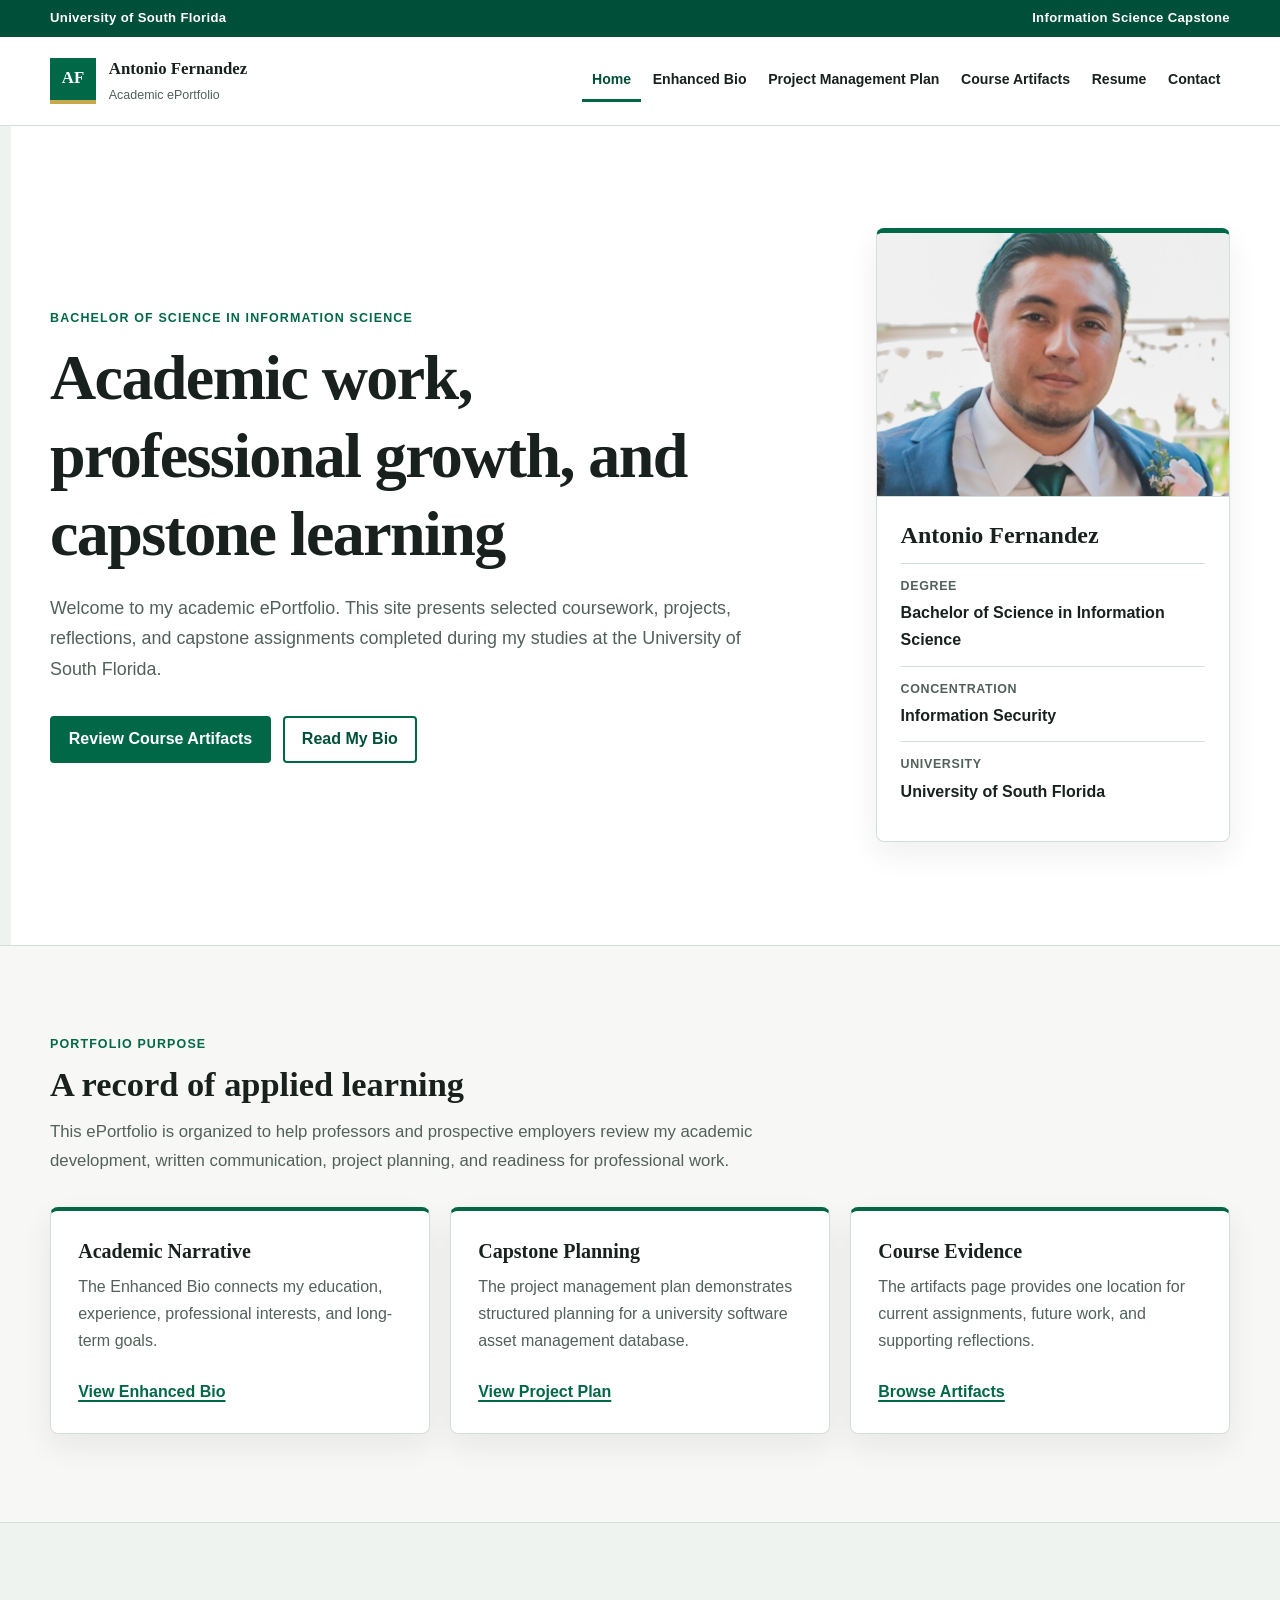
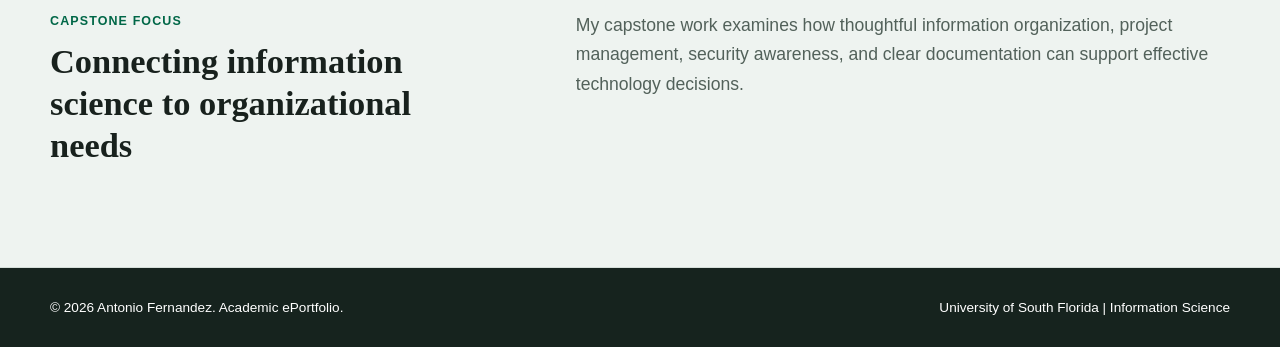
==== index.html @ 4d8b1e85 "Replace known portfolio placeholders" ====
<!DOCTYPE html>
<html lang="en">
<head>
    <meta charset="UTF-8">
    <meta name="viewport" content="width=device-width, initial-scale=1.0">
    <meta name="description" content="Antonio Fernandez's University of South Florida Information Science capstone ePortfolio.">
    <title>Antonio Fernandez | USF Capstone ePortfolio</title>
    <link rel="stylesheet" href="styles.css">
    <script src="script.js" defer></script>
</head>
<body>
    <a class="skip-link" href="#main-content">Skip to main content</a>

    <header class="site-header">
        <div class="utility-bar">
            <div class="container utility-inner">
                <span>University of South Florida</span>
                <span>Information Science Capstone</span>
            </div>
        </div>

        <div class="container header-main">
            <a class="site-brand" href="index.html" aria-label="Antonio Fernandez ePortfolio home">
                <span class="brand-mark" aria-hidden="true">AF</span>
                <span>
                    <strong>Antonio Fernandez</strong>
                    <small>Academic ePortfolio</small>
                </span>
            </a>

            <button class="menu-toggle" type="button" aria-expanded="false" aria-controls="primary-navigation">
                <span class="menu-icon" aria-hidden="true"></span>
                <span>Menu</span>
            </button>

            <nav id="primary-navigation" class="primary-nav" aria-label="Primary navigation">
                <a href="index.html" aria-current="page">Home</a>
                <a href="enhanced-bio.html">Enhanced Bio</a>
                <a href="project-management-plan.html">Project Management Plan</a>
                <a href="artifacts.html">Course Artifacts</a>
                <a href="resume.html">Resume</a>
                <a href="contact.html">Contact</a>
            </nav>
        </div>
    </header>

    <main id="main-content">
        <section class="hero-section">
            <div class="container hero-grid">
                <div class="hero-copy">
                    <p class="eyebrow">Bachelor of Science in Information Science</p>
                    <h1>Academic work, professional growth, and capstone learning</h1>
                    <p class="hero-intro">Welcome to my academic ePortfolio. This site presents selected coursework, projects, reflections, and capstone assignments completed during my studies at the University of South Florida.</p>
                    <div class="hero-actions">
                        <a class="button button-primary" href="artifacts.html">Review Course Artifacts</a>
                        <a class="button button-secondary" href="enhanced-bio.html">Read My Bio</a>
                    </div>
                </div>

                <aside class="profile-card" aria-label="Student profile">
                    <img class="headshot-photo" src="images/profilepicture.jpg" alt="Professional headshot of Antonio Fernandez">
                    <div class="profile-details">
                        <h2>Antonio Fernandez</h2>
                        <dl>
                            <div>
                                <dt>Degree</dt>
                                <dd>Bachelor of Science in Information Science</dd>
                            </div>
                            <div>
                                <dt>Concentration</dt>
                                <dd>Information Security</dd>
                            </div>
                            <div>
                                <dt>University</dt>
                                <dd>University of South Florida</dd>
                            </div>
                        </dl>
                    </div>
                </aside>
            </div>
        </section>

        <section class="section">
            <div class="container">
                <div class="section-heading">
                    <p class="eyebrow">Portfolio Purpose</p>
                    <h2>A record of applied learning</h2>
                    <p>This ePortfolio is organized to help professors and prospective employers review my academic development, written communication, project planning, and readiness for professional work.</p>
                </div>

                <div class="feature-grid">
                    <article class="feature-card">
                        <h3>Academic Narrative</h3>
                        <p>The Enhanced Bio connects my education, experience, professional interests, and long-term goals.</p>
                        <a class="text-link" href="enhanced-bio.html">View Enhanced Bio</a>
                    </article>
                    <article class="feature-card">
                        <h3>Capstone Planning</h3>
                        <p>The project management plan demonstrates structured planning for a university software asset management database.</p>
                        <a class="text-link" href="project-management-plan.html">View Project Plan</a>
                    </article>
                    <article class="feature-card">
                        <h3>Course Evidence</h3>
                        <p>The artifacts page provides one location for current assignments, future work, and supporting reflections.</p>
                        <a class="text-link" href="artifacts.html">Browse Artifacts</a>
                    </article>
                </div>
            </div>
        </section>

        <section class="section section-tinted">
            <div class="container split-callout">
                <div>
                    <p class="eyebrow">Capstone Focus</p>
                    <h2>Connecting information science to organizational needs</h2>
                </div>
                <p>My capstone work examines how thoughtful information organization, project management, security awareness, and clear documentation can support effective technology decisions.</p>
            </div>
        </section>
    </main>

    <footer class="site-footer">
        <div class="container footer-inner">
            <p>&copy; <span data-current-year>2026</span> Antonio Fernandez. Academic ePortfolio.</p>
            <p>University of South Florida | Information Science</p>
        </div>
    </footer>
</body>
</html>
---- styles.css ----
:root {
    color-scheme: light;
    --background: #f7f8f6;
    --surface: #ffffff;
    --surface-muted: #eef3f0;
    --text: #18211d;
    --text-muted: #52615a;
    --border: #d5ded9;
    --border-strong: #aab9b1;
    --green: #006747;
    --green-dark: #004f38;
    --green-soft: #dcebe5;
    --gold: #c7a84b;
    --focus: #8a5a00;
    --max-width: 1180px;
    --reading-width: 760px;
    --radius: 8px;
    --shadow: 0 12px 30px rgba(24, 33, 29, 0.07);
}

* {
    box-sizing: border-box;
}

html {
    font-size: 100%;
}

body {
    margin: 0;
    background: var(--background);
    color: var(--text);
    font-family: Arial, Helvetica, sans-serif;
    font-size: 1rem;
    line-height: 1.7;
}

img {
    display: block;
    max-width: 100%;
}

a {
    color: var(--green);
    text-decoration-thickness: 2px;
    text-underline-offset: 3px;
}

a:hover {
    color: var(--green-dark);
}

a:focus-visible,
button:focus-visible {
    outline: 3px solid var(--focus);
    outline-offset: 3px;
}

button,
input,
textarea,
select {
    font: inherit;
}

h1,
h2,
h3 {
    color: var(--text);
    font-family: Georgia, "Times New Roman", serif;
    line-height: 1.22;
    margin-top: 0;
}

h1 {
    font-size: clamp(2.25rem, 5vw, 4rem);
    letter-spacing: -0.025em;
    margin-bottom: 1.25rem;
}

h2 {
    font-size: clamp(1.5rem, 3vw, 2.15rem);
    margin-bottom: 0.75rem;
}

h3 {
    font-size: 1.25rem;
    margin-bottom: 0.6rem;
}

p {
    margin-top: 0;
}

.container {
    width: min(var(--max-width), calc(100% - 2rem));
    margin-inline: auto;
}

.narrow {
    max-width: 900px;
}

.skip-link {
    position: absolute;
    top: 0.75rem;
    left: 0.75rem;
    z-index: 100;
    padding: 0.7rem 1rem;
    background: var(--text);
    color: #ffffff;
    border-radius: 4px;
    transform: translateY(-150%);
}

.skip-link:focus {
    transform: none;
    color: #ffffff;
}

.site-header {
    background: var(--surface);
    border-bottom: 1px solid var(--border);
}

.utility-bar {
    background: var(--green-dark);
    color: #ffffff;
    font-size: 0.82rem;
    font-weight: 700;
    letter-spacing: 0.025em;
}

.utility-inner {
    display: flex;
    justify-content: space-between;
    gap: 1rem;
    padding-block: 0.45rem;
}

.header-main {
    display: flex;
    align-items: center;
    justify-content: space-between;
    min-height: 88px;
    gap: 2rem;
}

.site-brand {
    display: inline-flex;
    align-items: center;
    gap: 0.8rem;
    color: var(--text);
    text-decoration: none;
    flex: 0 0 auto;
}

.site-brand:hover {
    color: var(--text);
}

.brand-mark {
    display: grid;
    place-items: center;
    width: 46px;
    height: 46px;
    background: var(--green);
    color: #ffffff;
    border-bottom: 4px solid var(--gold);
    font-family: Georgia, "Times New Roman", serif;
    font-size: 1.05rem;
    font-weight: 700;
}

.site-brand strong,
.site-brand small {
    display: block;
}

.site-brand strong {
    font-family: Georgia, "Times New Roman", serif;
    font-size: 1.05rem;
}

.site-brand small {
    margin-top: 0.05rem;
    color: var(--text-muted);
    font-size: 0.78rem;
}

.primary-nav {
    display: flex;
    align-items: center;
    justify-content: flex-end;
    gap: 0.15rem;
}

.primary-nav a {
    padding: 0.65rem 0.6rem;
    color: var(--text);
    border-bottom: 3px solid transparent;
    font-size: 0.88rem;
    font-weight: 700;
    line-height: 1.3;
    text-align: center;
    text-decoration: none;
}

.primary-nav a:hover,
.primary-nav a[aria-current="page"] {
    color: var(--green-dark);
    border-bottom-color: var(--green);
}

.menu-toggle {
    display: none;
    align-items: center;
    gap: 0.55rem;
    padding: 0.65rem 0.75rem;
    background: var(--surface);
    color: var(--text);
    border: 1px solid var(--border-strong);
    border-radius: 4px;
    font-weight: 700;
}

.menu-icon,
.menu-icon::before,
.menu-icon::after {
    display: block;
    width: 20px;
    height: 2px;
    background: currentColor;
}

.menu-icon {
    position: relative;
}

.menu-icon::before,
.menu-icon::after {
    position: absolute;
    left: 0;
    content: "";
}

.menu-icon::before {
    top: -6px;
}

.menu-icon::after {
    top: 6px;
}

.hero-section {
    padding: clamp(3.5rem, 8vw, 6.5rem) 0;
    background:
        linear-gradient(90deg, var(--surface-muted) 0, var(--surface-muted) 11px, transparent 11px),
        var(--surface);
    border-bottom: 1px solid var(--border);
}

.hero-grid {
    display: grid;
    grid-template-columns: minmax(0, 1.35fr) minmax(300px, 0.65fr);
    gap: clamp(2.5rem, 7vw, 6rem);
    align-items: center;
}

.hero-copy {
    max-width: 760px;
}

.hero-intro,
.page-hero > .container > p:last-child {
    max-width: 70ch;
    color: var(--text-muted);
    font-size: 1.12rem;
}

.eyebrow,
.artifact-label {
    margin-bottom: 0.6rem;
    color: var(--green);
    font-size: 0.78rem;
    font-weight: 800;
    letter-spacing: 0.09em;
    text-transform: uppercase;
}

.hero-actions {
    display: flex;
    flex-wrap: wrap;
    gap: 0.75rem;
    margin-top: 2rem;
}

.button {
    display: inline-flex;
    align-items: center;
    justify-content: center;
    min-height: 46px;
    padding: 0.7rem 1.05rem;
    border: 2px solid var(--green);
    border-radius: 4px;
    font-weight: 800;
    line-height: 1.25;
    text-align: center;
    text-decoration: none;
}

.button-primary {
    background: var(--green);
    color: #ffffff;
}

.button-primary:hover {
    background: var(--green-dark);
    border-color: var(--green-dark);
    color: #ffffff;
}

.button-secondary {
    background: transparent;
    color: var(--green-dark);
}

.button-secondary:hover {
    background: var(--green-soft);
    color: var(--green-dark);
}

.profile-card {
    background: var(--surface);
    border: 1px solid var(--border);
    border-top: 5px solid var(--green);
    border-radius: var(--radius);
    box-shadow: var(--shadow);
    overflow: hidden;
}

.headshot-placeholder {
    display: grid;
    place-items: center;
    align-content: center;
    aspect-ratio: 4 / 3;
    min-height: 240px;
    padding: 2rem;
    background: var(--surface-muted);
    color: var(--green-dark);
    border-bottom: 1px solid var(--border);
    text-align: center;
}

.headshot-placeholder span {
    font-family: Georgia, "Times New Roman", serif;
    font-size: 3.5rem;
    font-weight: 700;
    line-height: 1;
}

.headshot-placeholder small {
    display: block;
    margin-top: 0.75rem;
    color: var(--text-muted);
    font-size: 0.8rem;
    font-weight: 700;
    letter-spacing: 0.04em;
    text-transform: uppercase;
}

.headshot-placeholder.compact {
    aspect-ratio: 1;
    min-height: 0;
    border: 1px solid var(--border);
    border-radius: var(--radius);
}

.headshot-photo {
    width: 100%;
    aspect-ratio: 4 / 3;
    object-fit: cover;
    object-position: center 28%;
    background: var(--surface-muted);
    border-bottom: 1px solid var(--border);
}

.headshot-photo.compact {
    aspect-ratio: 1;
    object-position: center 24%;
    border: 1px solid var(--border);
    border-radius: var(--radius);
}

.profile-details {
    padding: 1.5rem;
}

.profile-details h2 {
    font-size: 1.5rem;
}

.profile-details dl,
.paper-meta dl {
    margin: 0;
}

.profile-details dl div,
.paper-meta dl div {
    padding: 0.75rem 0;
    border-top: 1px solid var(--border);
}

dt {
    color: var(--text-muted);
    font-size: 0.78rem;
    font-weight: 800;
    letter-spacing: 0.05em;
    text-transform: uppercase;
}

dd {
    margin: 0.15rem 0 0;
    font-weight: 700;
}

.section {
    padding: clamp(3.5rem, 7vw, 5.5rem) 0;
}

.section-tinted {
    background: var(--surface-muted);
    border-block: 1px solid var(--border);
}

.section-heading {
    max-width: var(--reading-width);
    margin-bottom: 2rem;
}

.section-heading > p:last-child {
    color: var(--text-muted);
    font-size: 1.05rem;
}

.feature-grid {
    display: grid;
    grid-template-columns: repeat(3, minmax(0, 1fr));
    gap: 1.25rem;
}

.feature-card,
.artifact-card,
.contact-card {
    background: var(--surface);
    border: 1px solid var(--border);
    border-radius: var(--radius);
    box-shadow: var(--shadow);
}

.feature-card {
    position: relative;
    padding: 1.7rem;
    border-top: 4px solid var(--green);
}

.feature-card p {
    color: var(--text-muted);
}

.text-link {
    display: inline-block;
    margin-top: 0.5rem;
    font-weight: 800;
}

.split-callout {
    display: grid;
    grid-template-columns: minmax(0, 0.8fr) minmax(0, 1.2fr);
    gap: clamp(2rem, 7vw, 6rem);
    align-items: start;
}

.split-callout > p {
    color: var(--text-muted);
    font-size: 1.1rem;
}

.page-hero {
    padding: clamp(3.25rem, 7vw, 5.25rem) 0;
    background: var(--surface-muted);
    border-bottom: 1px solid var(--border);
}

.page-hero h1 {
    font-size: clamp(2.25rem, 5vw, 3.5rem);
}

.breadcrumb {
    margin-bottom: 2rem;
    color: var(--text-muted);
    font-size: 0.88rem;
}

.breadcrumb a {
    color: var(--text-muted);
}

.content-layout {
    display: grid;
    grid-template-columns: 250px minmax(0, var(--reading-width));
    gap: clamp(2rem, 7vw, 5rem);
    justify-content: center;
    align-items: start;
}

.content-sidebar {
    display: grid;
    gap: 1rem;
}

.sidebar-note,
.paper-meta {
    padding: 1.25rem;
    background: var(--surface);
    border: 1px solid var(--border);
    border-radius: var(--radius);
}

.sidebar-note h2,
.paper-meta h2 {
    font-size: 1.2rem;
}

.sidebar-note p {
    margin-bottom: 0.5rem;
    font-size: 0.9rem;
}

.prose {
    min-width: 0;
}

.prose h2 {
    margin-top: 2.4rem;
    padding-bottom: 0.45rem;
    border-bottom: 1px solid var(--border);
    font-size: 1.55rem;
}

.prose h2:first-of-type {
    margin-top: 1.8rem;
}

.prose p,
.prose li {
    max-width: 75ch;
}

.editor-note {
    padding: 1rem 1.1rem;
    background: #fff9e9;
    border: 1px solid #e3cf8f;
    border-left: 5px solid var(--gold);
    border-radius: 4px;
    color: #4e421e;
}

.paper-layout {
    display: grid;
    grid-template-columns: 240px minmax(0, 800px);
    gap: clamp(2rem, 6vw, 4.5rem);
    align-items: start;
    justify-content: center;
}

.paper-meta {
    position: sticky;
    top: 1rem;
}

.paper {
    padding: clamp(1.5rem, 5vw, 3.5rem);
    background: var(--surface);
    border: 1px solid var(--border);
    box-shadow: var(--shadow);
}

.reference-entry {
    padding-left: 2rem;
    text-indent: -2rem;
}

.artifact-grid {
    display: grid;
    grid-template-columns: repeat(2, minmax(0, 1fr));
    gap: 1.25rem;
}

.artifact-card {
    display: flex;
    flex-direction: column;
    align-items: flex-start;
    padding: 1.6rem;
}

.artifact-card h2 {
    font-size: 1.5rem;
}

.artifact-card > p:not(.artifact-label) {
    color: var(--text-muted);
}

.artifact-card .button {
    margin-top: auto;
}

.artifact-status {
    align-self: flex-end;
    margin-bottom: 1.25rem;
    padding: 0.25rem 0.55rem;
    background: #ecefed;
    color: var(--text-muted);
    border: 1px solid var(--border);
    border-radius: 999px;
    font-size: 0.72rem;
    font-weight: 800;
    letter-spacing: 0.04em;
    text-transform: uppercase;
}

.status-ready {
    background: var(--green-soft);
    color: var(--green-dark);
    border-color: #aacabe;
}

.artifact-meta {
    display: grid;
    gap: 0.3rem;
    width: 100%;
    margin: 0.75rem 0 1.3rem;
    padding-top: 0.9rem;
    border-top: 1px solid var(--border);
    color: var(--text-muted);
    font-size: 0.85rem;
}

.future-artifact {
    background: #fbfcfb;
    border-style: dashed;
    box-shadow: none;
}

.resume-sheet {
    max-width: 920px;
    padding: clamp(1.5rem, 5vw, 3.5rem);
    background: var(--surface);
    border: 1px solid var(--border);
    box-shadow: var(--shadow);
}

.resume-header {
    display: flex;
    align-items: start;
    justify-content: space-between;
    gap: 2rem;
    padding-bottom: 1.75rem;
    border-bottom: 4px solid var(--green);
}

.resume-header h2 {
    margin-bottom: 0.25rem;
}

.resume-header p {
    margin: 0;
    color: var(--text-muted);
}

.resume-header address {
    color: var(--text-muted);
    font-size: 0.9rem;
    font-style: normal;
    text-align: right;
}

.resume-section {
    padding: 1.7rem 0;
    border-bottom: 1px solid var(--border);
}

.resume-section:last-child {
    border-bottom: 0;
}

.resume-section > h2 {
    color: var(--green-dark);
    font-size: 1.35rem;
}

.resume-entry {
    display: flex;
    justify-content: space-between;
    gap: 2rem;
}

.resume-entry h3,
.resume-entry p {
    margin-bottom: 0.25rem;
}

.resume-date {
    flex: 0 0 auto;
    color: var(--text-muted);
    font-weight: 700;
}

.skill-groups {
    display: grid;
    grid-template-columns: repeat(2, minmax(0, 1fr));
    gap: 1rem;
}

.skill-groups > div {
    padding: 1rem;
    background: var(--surface-muted);
    border-left: 4px solid var(--green);
}

.skill-groups h3,
.skill-groups p {
    margin-bottom: 0.3rem;
}

.clean-list {
    margin: 0;
    padding-left: 1.25rem;
}

.two-column-list {
    columns: 2;
    column-gap: 3rem;
}

.contact-layout {
    display: grid;
    grid-template-columns: minmax(260px, 0.7fr) minmax(0, 1.3fr);
    gap: clamp(2rem, 8vw, 6rem);
    align-items: start;
}

.contact-intro {
    max-width: 420px;
}

.contact-list {
    display: grid;
    gap: 1rem;
}

.contact-card {
    padding: 1.5rem;
    border-left: 5px solid var(--green);
}

.contact-card h2 {
    font-size: 1.3rem;
}

.contact-card a {
    overflow-wrap: anywhere;
    font-weight: 800;
}

.site-footer {
    padding: 1.75rem 0;
    background: #16231e;
    color: #ffffff;
}

.footer-inner {
    display: flex;
    justify-content: space-between;
    gap: 1rem;
}

.footer-inner p {
    margin: 0;
    font-size: 0.85rem;
}

@media (max-width: 1040px) {
    .header-main {
        flex-wrap: wrap;
        padding-block: 1rem;
    }

    .primary-nav {
        width: 100%;
        justify-content: flex-start;
        border-top: 1px solid var(--border);
        padding-top: 0.6rem;
    }
}

@media (max-width: 820px) {
    .hero-grid,
    .content-layout,
    .paper-layout,
    .contact-layout {
        grid-template-columns: 1fr;
    }

    .hero-copy {
        max-width: none;
    }

    .profile-card {
        max-width: 560px;
    }

    .feature-grid {
        grid-template-columns: 1fr;
    }

    .split-callout {
        grid-template-columns: 1fr;
        gap: 0.5rem;
    }

    .content-sidebar {
        grid-template-columns: 180px minmax(0, 1fr);
    }

    .paper-meta {
        position: static;
    }
}

@media (max-width: 680px) {
    .utility-inner {
        display: block;
        padding-block: 0.55rem;
    }

    .utility-inner span {
        display: block;
    }

    .utility-inner span + span {
        margin-top: 0.1rem;
        font-weight: 400;
    }

    .header-main {
        min-height: 76px;
        flex-wrap: nowrap;
        gap: 0.75rem;
    }

    .site-brand {
        min-width: 0;
    }

    .site-brand > span:last-child {
        min-width: 0;
    }

    .site-brand strong,
    .site-brand small {
        overflow-wrap: anywhere;
    }

    .menu-toggle {
        display: inline-flex;
    }

    .primary-nav {
        display: none;
        padding-top: 0.75rem;
    }

    .primary-nav.is-open {
        display: grid;
        grid-template-columns: 1fr;
    }

    .primary-nav a {
        padding: 0.8rem 0.4rem;
        border-bottom-width: 1px;
        text-align: left;
    }

    .hero-section {
        background: var(--surface);
    }

    .artifact-grid,
    .skill-groups {
        grid-template-columns: 1fr;
    }

    .content-sidebar {
        grid-template-columns: 1fr;
    }

    .headshot-placeholder.compact {
        max-width: 260px;
    }

    .resume-header,
    .resume-entry,
    .footer-inner {
        display: block;
    }

    .resume-header address {
        margin-top: 1rem;
        text-align: left;
    }

    .resume-date {
        margin-top: 0.5rem;
    }

    .two-column-list {
        columns: 1;
    }

    .footer-inner p + p {
        margin-top: 0.35rem;
    }
}

@media (max-width: 480px) {
    .brand-mark {
        width: 42px;
        height: 42px;
    }

    .site-brand strong {
        font-size: 0.95rem;
    }

    .site-brand small {
        font-size: 0.72rem;
    }

    .hero-actions {
        display: grid;
        grid-template-columns: 1fr;
    }

    .hero-actions .button {
        width: 100%;
    }

    .eyebrow {
        overflow-wrap: anywhere;
    }
}

@media print {
    .utility-bar,
    .primary-nav,
    .menu-toggle,
    .site-footer,
    .breadcrumb,
    .button,
    .editor-note {
        display: none;
    }

    body {
        background: #ffffff;
        color: #000000;
        font-size: 11pt;
    }

    .site-header,
    .page-hero,
    .paper,
    .resume-sheet {
        border: 0;
        box-shadow: none;
    }

    .page-hero,
    .section {
        padding: 1rem 0;
    }
}
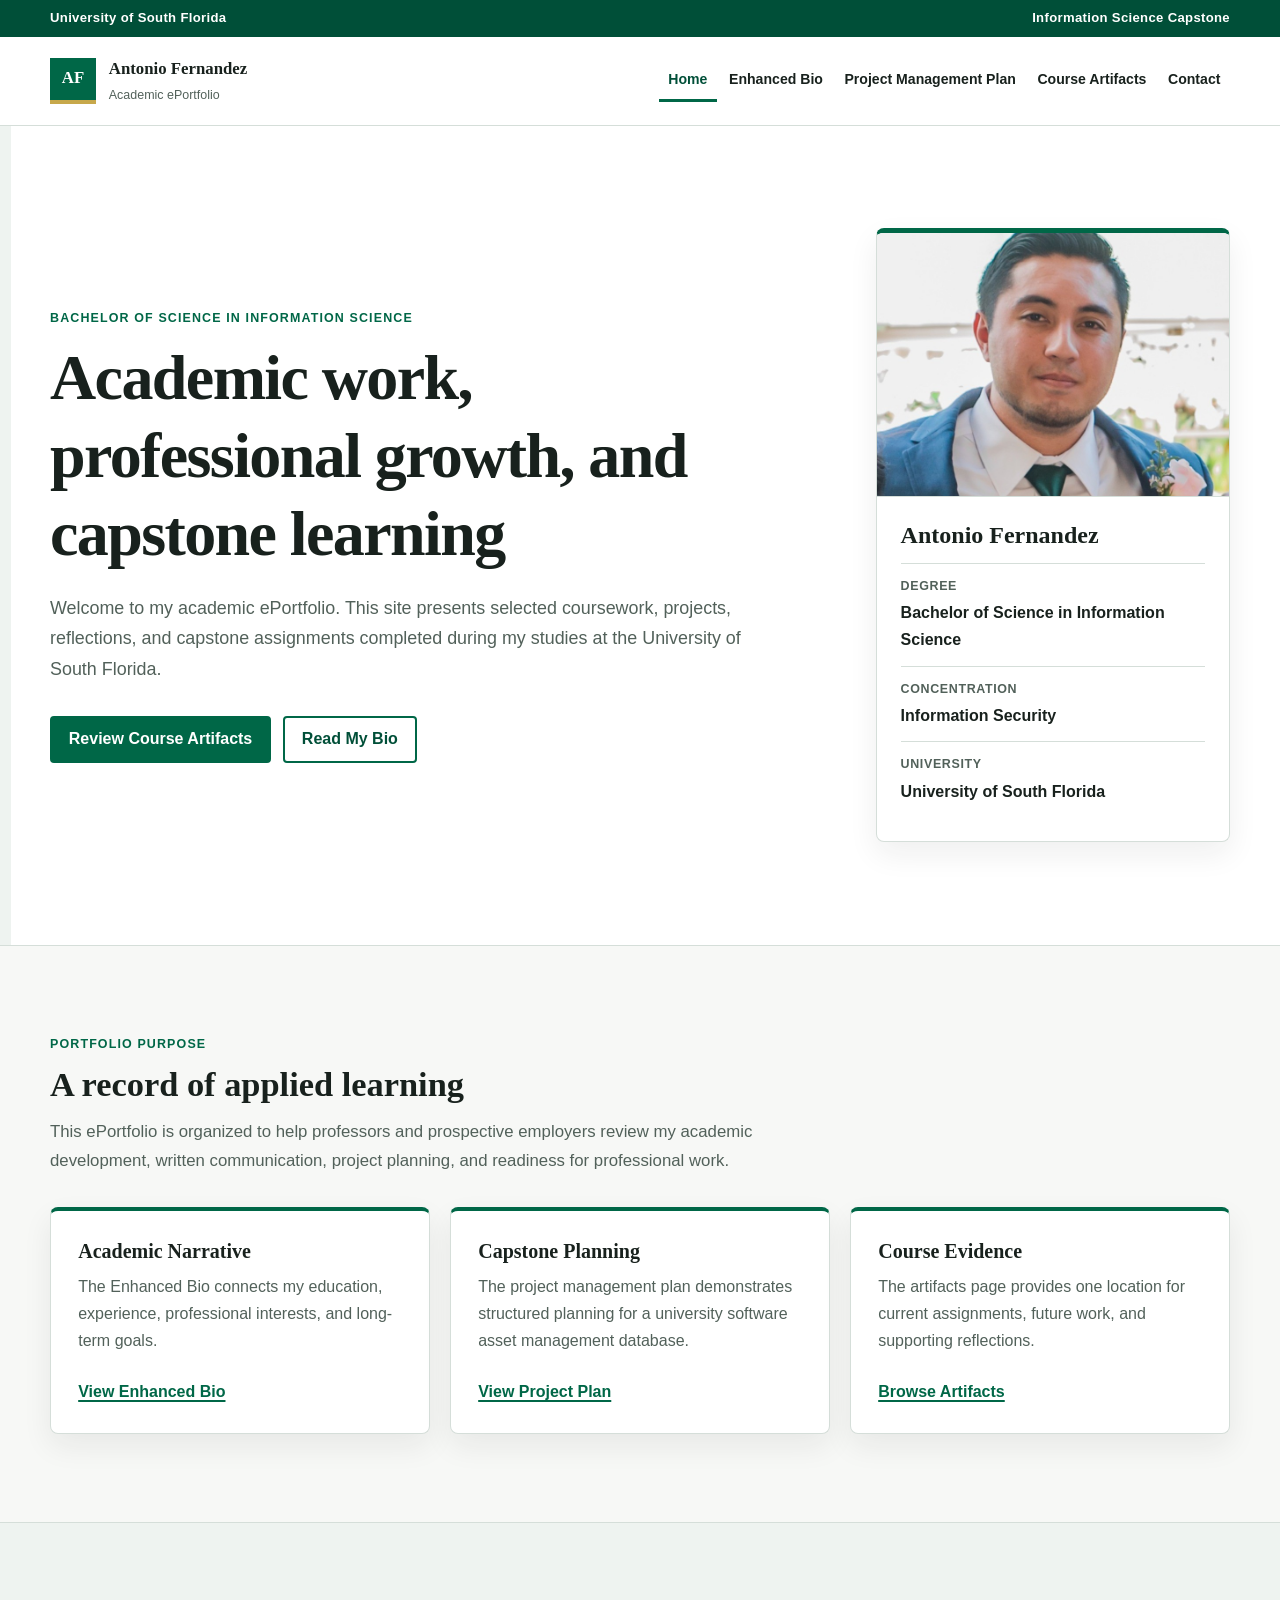
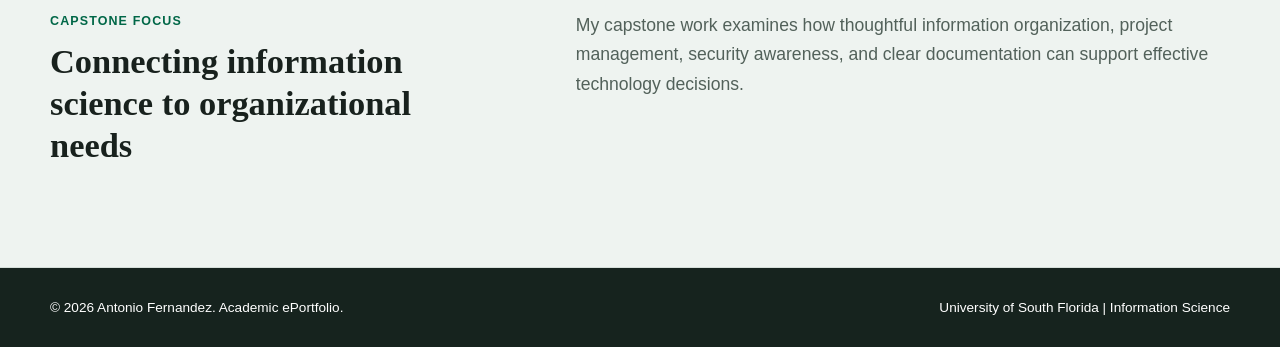
==== commit 292ebea0: "Remove resume navigation tab" ====
--- a/index.html
+++ b/index.html
@@ -38,7 +38,6 @@
                 <a href="enhanced-bio.html">Enhanced Bio</a>
                 <a href="project-management-plan.html">Project Management Plan</a>
                 <a href="artifacts.html">Course Artifacts</a>
-                <a href="resume.html">Resume</a>
                 <a href="contact.html">Contact</a>
             </nav>
         </div>
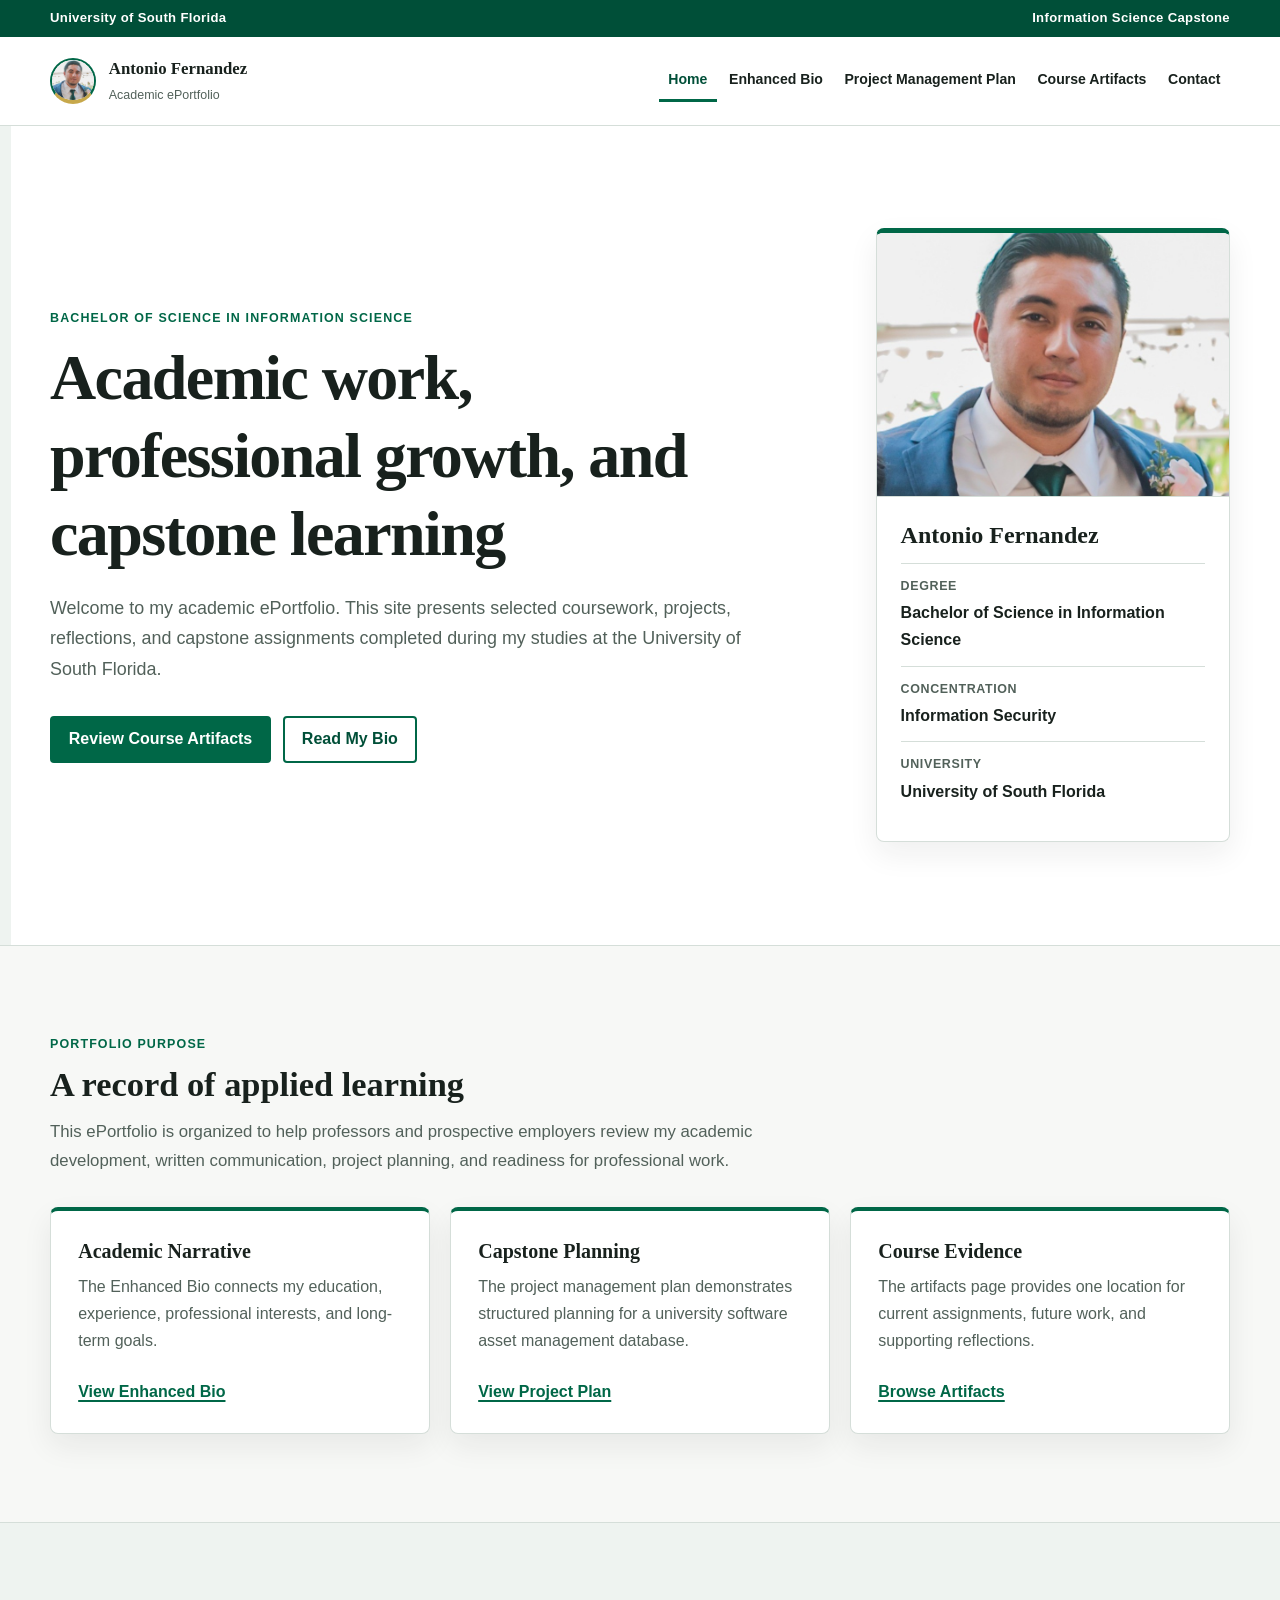
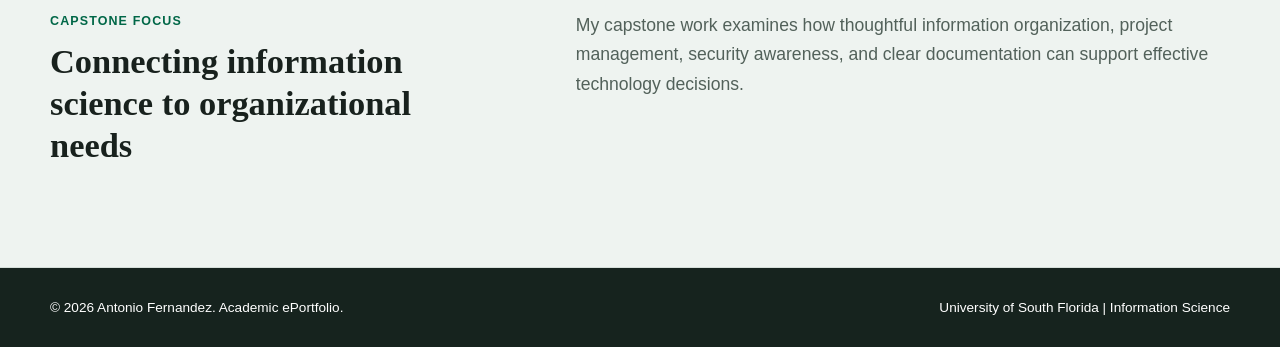
==== commit 13e4ee5e: "Replace AF brand mark with headshot" ====
--- a/index.html
+++ b/index.html
@@ -21,7 +21,7 @@
 
         <div class="container header-main">
             <a class="site-brand" href="index.html" aria-label="Antonio Fernandez ePortfolio home">
-                <span class="brand-mark" aria-hidden="true">AF</span>
+                <img class="brand-photo" src="images/profilepicture.jpg" alt="">
                 <span>
                     <strong>Antonio Fernandez</strong>
                     <small>Academic ePortfolio</small>
--- a/styles.css
+++ b/styles.css
@@ -159,17 +159,15 @@
     color: var(--text);
 }
 
-.brand-mark {
-    display: grid;
-    place-items: center;
+.brand-photo {
+    display: block;
     width: 46px;
     height: 46px;
-    background: var(--green);
-    color: #ffffff;
+    border-radius: 50%;
+    object-fit: cover;
+    object-position: center 24%;
+    border: 2px solid var(--green);
     border-bottom: 4px solid var(--gold);
-    font-family: Georgia, "Times New Roman", serif;
-    font-size: 1.05rem;
-    font-weight: 700;
 }
 
 .site-brand strong,
@@ -935,7 +933,7 @@
 }
 
 @media (max-width: 480px) {
-    .brand-mark {
+    .brand-photo {
         width: 42px;
         height: 42px;
     }
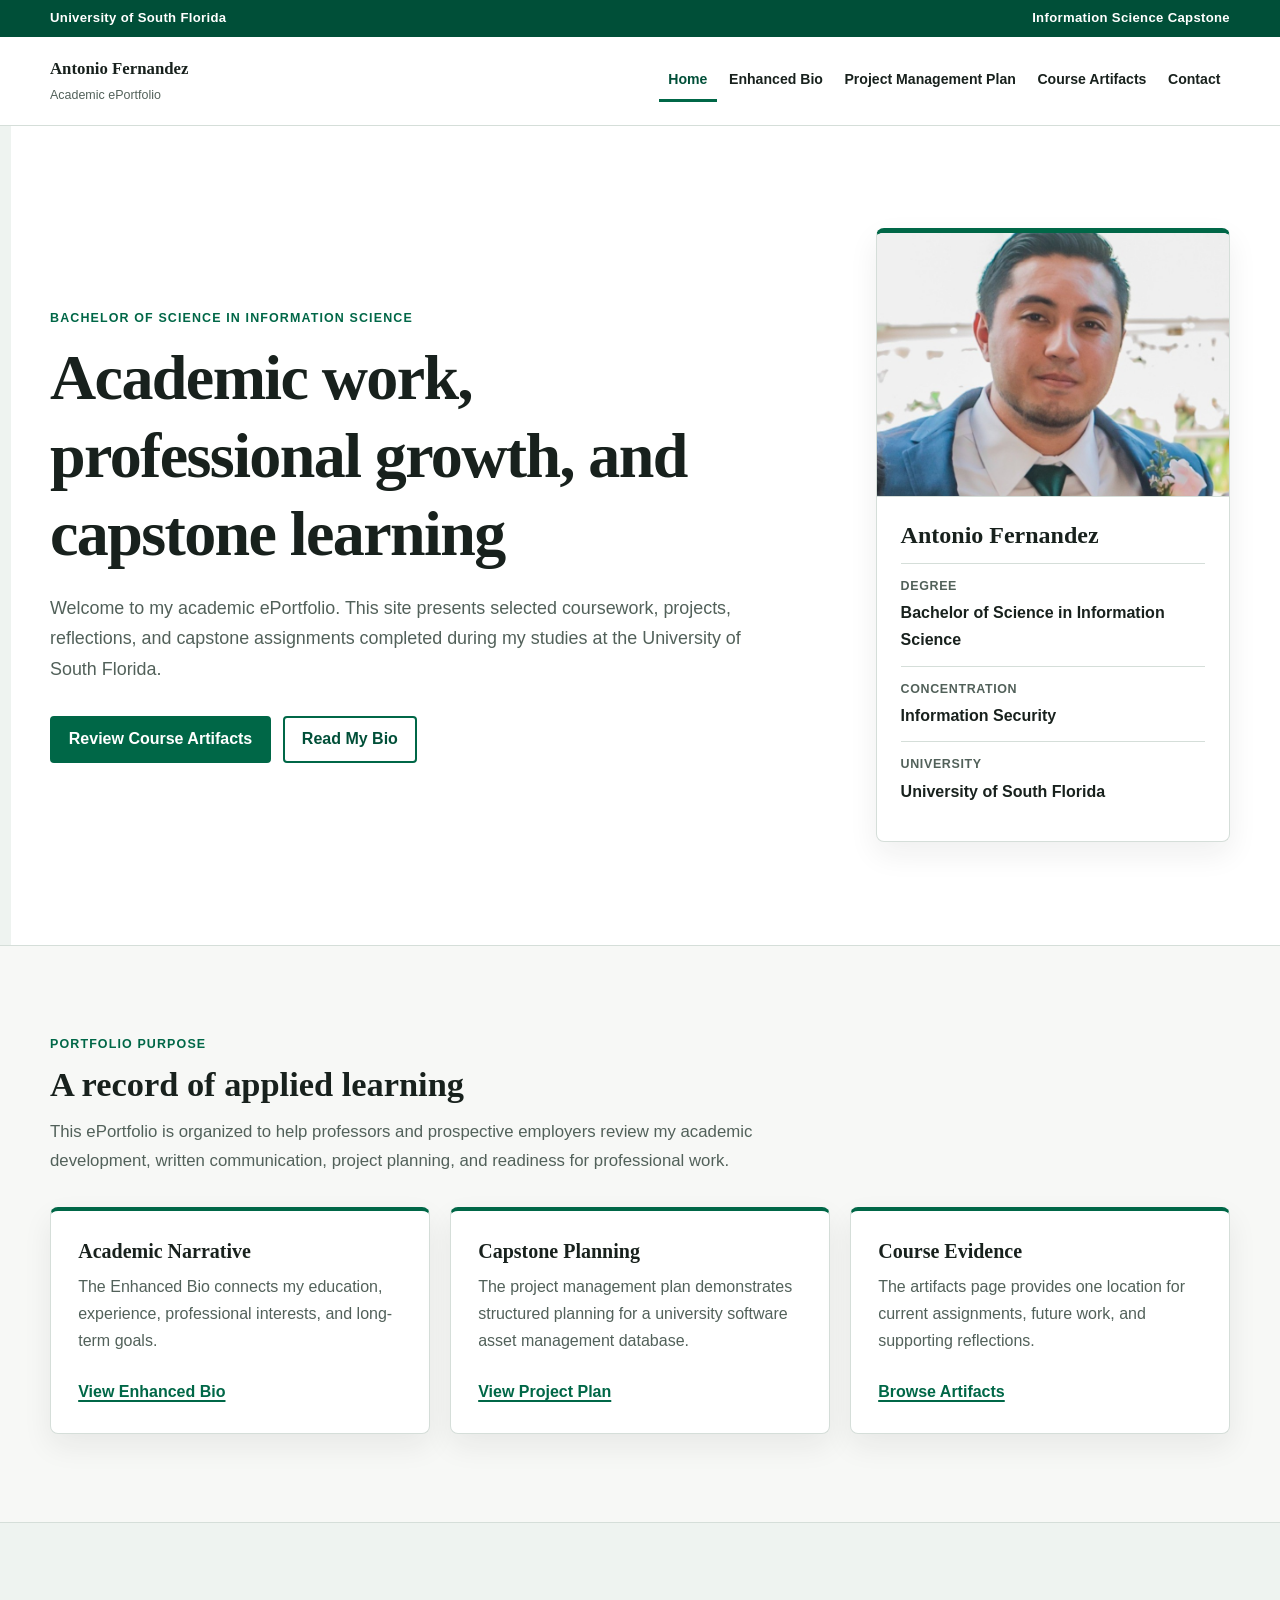
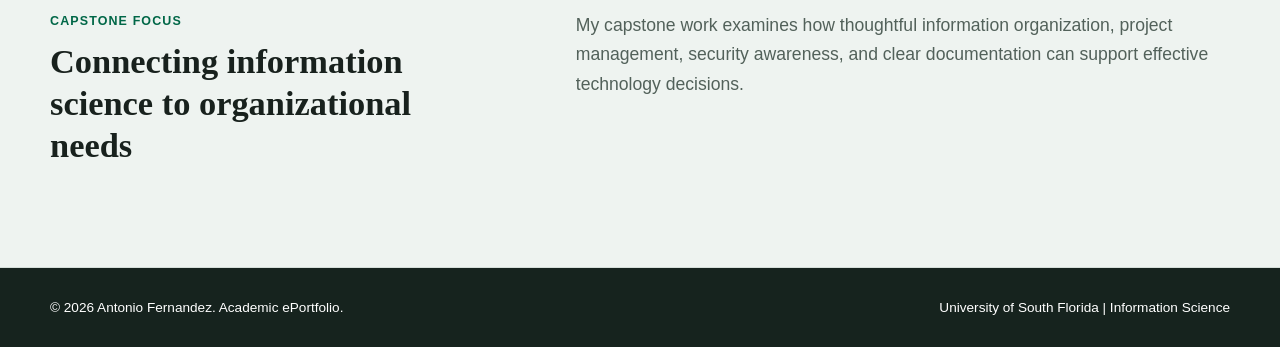
==== commit d4e726ec: "Remove header profile badge" ====
--- a/index.html
+++ b/index.html
@@ -21,7 +21,6 @@
 
         <div class="container header-main">
             <a class="site-brand" href="index.html" aria-label="Antonio Fernandez ePortfolio home">
-                <img class="brand-photo" src="images/profilepicture.jpg" alt="">
                 <span>
                     <strong>Antonio Fernandez</strong>
                     <small>Academic ePortfolio</small>
--- a/styles.css
+++ b/styles.css
@@ -159,17 +159,6 @@
     color: var(--text);
 }
 
-.brand-photo {
-    display: block;
-    width: 46px;
-    height: 46px;
-    border-radius: 50%;
-    object-fit: cover;
-    object-position: center 24%;
-    border: 2px solid var(--green);
-    border-bottom: 4px solid var(--gold);
-}
-
 .site-brand strong,
 .site-brand small {
     display: block;
@@ -933,11 +922,6 @@
 }
 
 @media (max-width: 480px) {
-    .brand-photo {
-        width: 42px;
-        height: 42px;
-    }
-
     .site-brand strong {
         font-size: 0.95rem;
     }
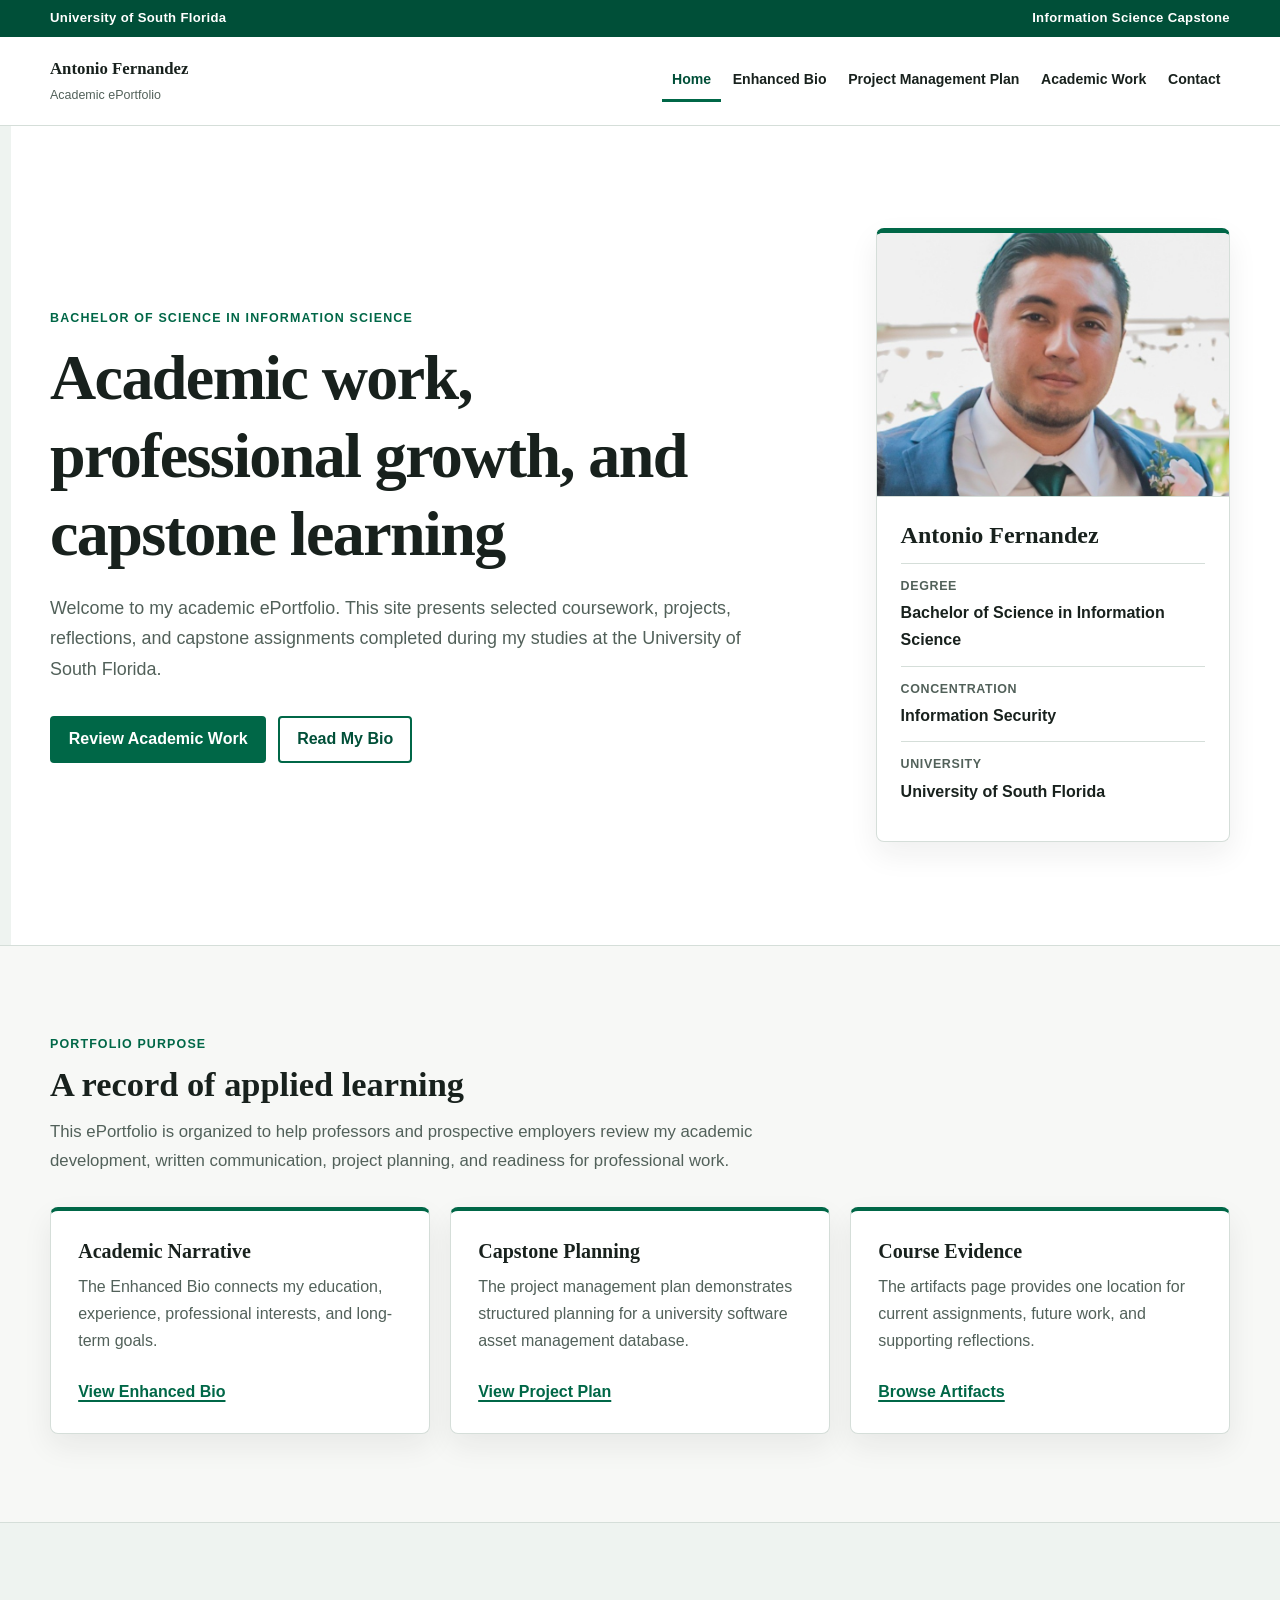
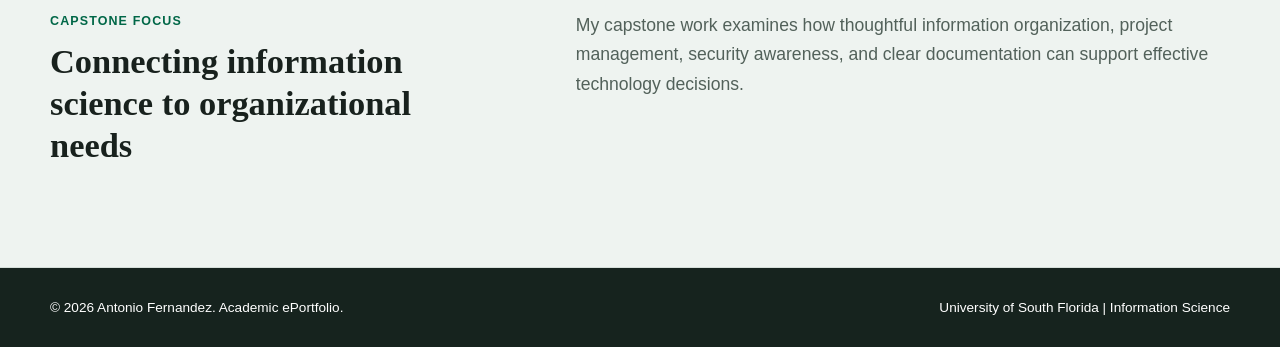
==== commit 47b0c034: "Rename course artifacts to academic work" ====
--- a/index.html
+++ b/index.html
@@ -36,7 +36,7 @@
                 <a href="index.html" aria-current="page">Home</a>
                 <a href="enhanced-bio.html">Enhanced Bio</a>
                 <a href="project-management-plan.html">Project Management Plan</a>
-                <a href="artifacts.html">Course Artifacts</a>
+                <a href="artifacts.html">Academic Work</a>
                 <a href="contact.html">Contact</a>
             </nav>
         </div>
@@ -50,7 +50,7 @@
                     <h1>Academic work, professional growth, and capstone learning</h1>
                     <p class="hero-intro">Welcome to my academic ePortfolio. This site presents selected coursework, projects, reflections, and capstone assignments completed during my studies at the University of South Florida.</p>
                     <div class="hero-actions">
-                        <a class="button button-primary" href="artifacts.html">Review Course Artifacts</a>
+                        <a class="button button-primary" href="artifacts.html">Review Academic Work</a>
                         <a class="button button-secondary" href="enhanced-bio.html">Read My Bio</a>
                     </div>
                 </div>
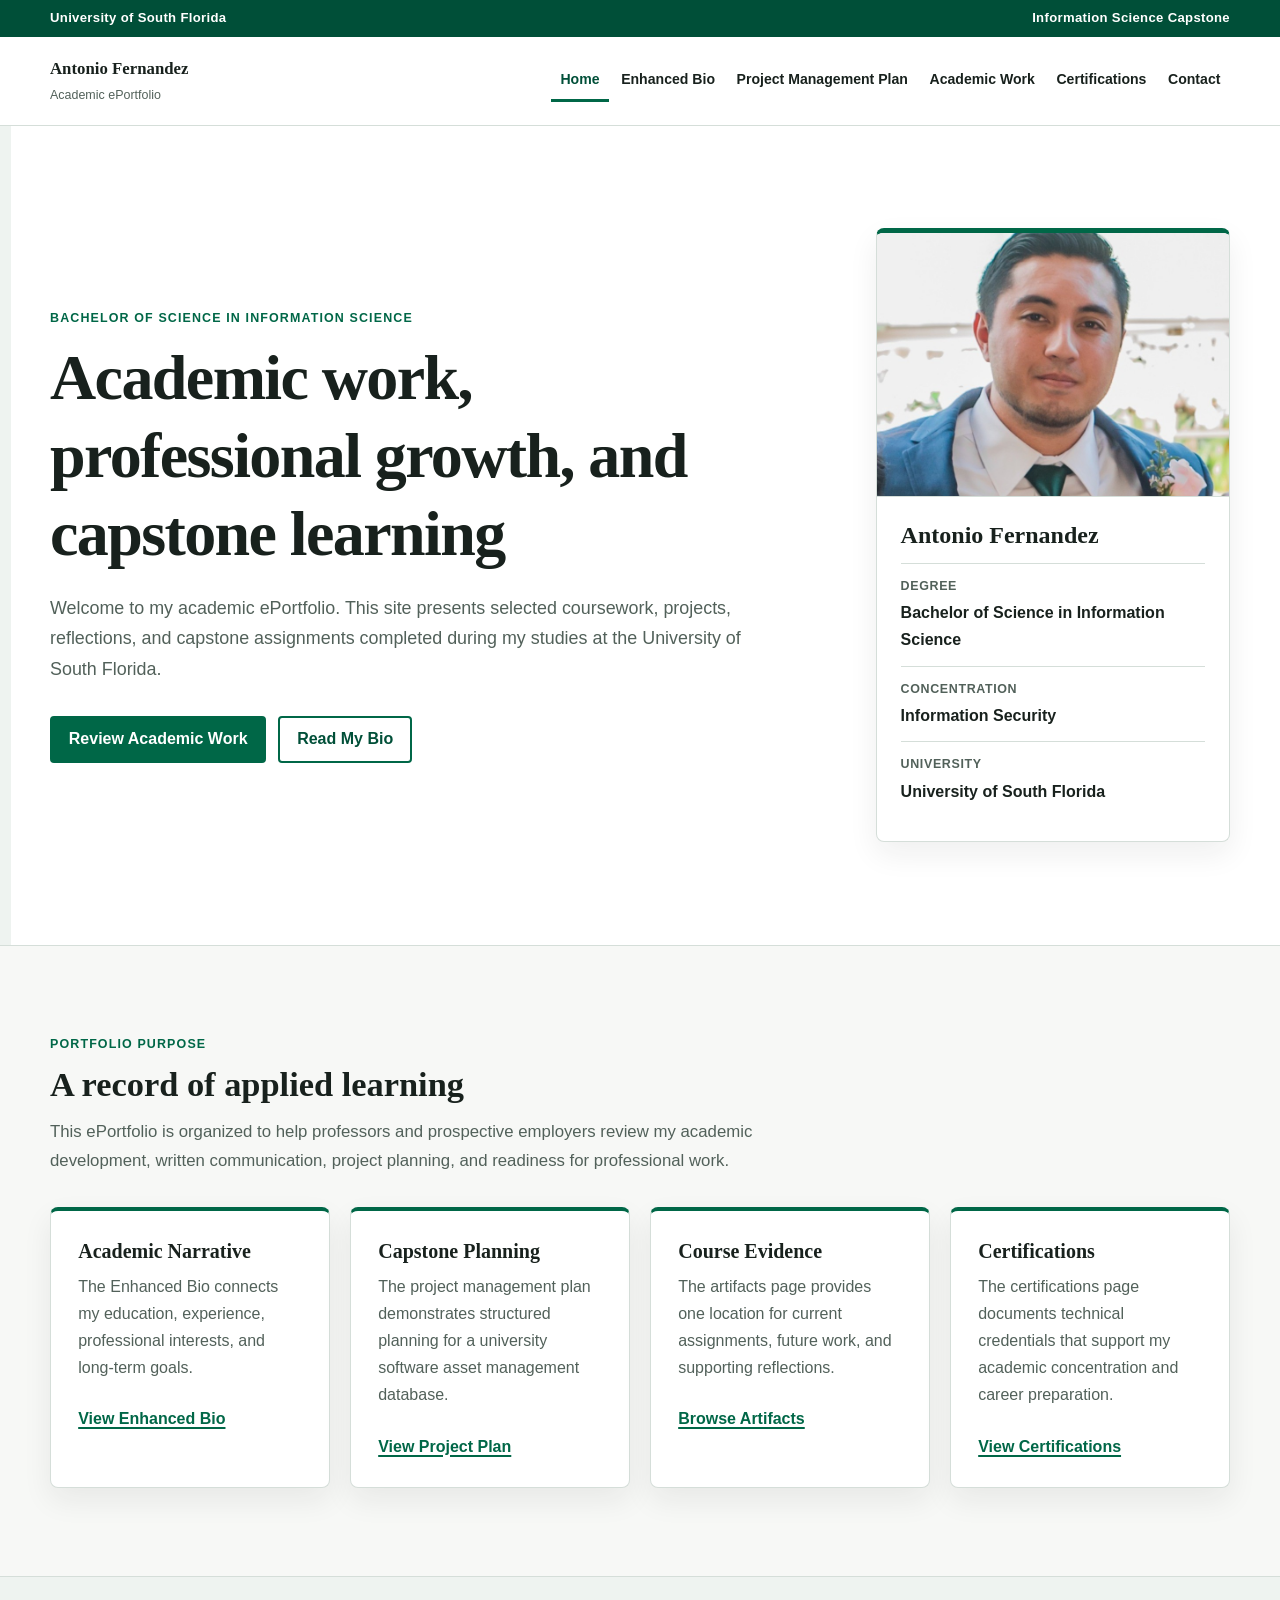
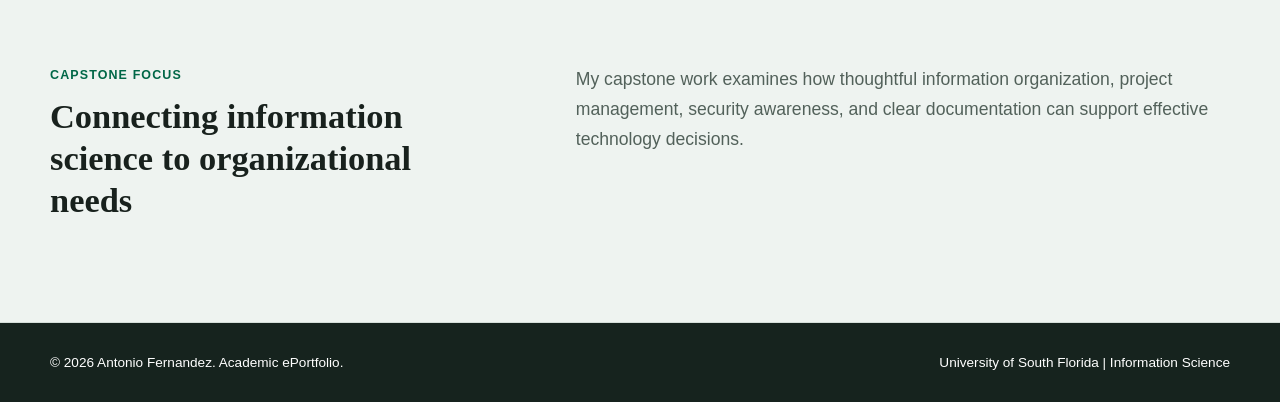
==== commit 3ddf3cb0: "Add certifications page" ====
--- a/index.html
+++ b/index.html
@@ -37,6 +37,7 @@
                 <a href="enhanced-bio.html">Enhanced Bio</a>
                 <a href="project-management-plan.html">Project Management Plan</a>
                 <a href="artifacts.html">Academic Work</a>
+                <a href="certifications.html">Certifications</a>
                 <a href="contact.html">Contact</a>
             </nav>
         </div>
@@ -102,6 +103,11 @@
                         <p>The artifacts page provides one location for current assignments, future work, and supporting reflections.</p>
                         <a class="text-link" href="artifacts.html">Browse Artifacts</a>
                     </article>
+                    <article class="feature-card">
+                        <h3>Certifications</h3>
+                        <p>The certifications page documents technical credentials that support my academic concentration and career preparation.</p>
+                        <a class="text-link" href="certifications.html">View Certifications</a>
+                    </article>
                 </div>
             </div>
         </section>
--- a/styles.css
+++ b/styles.css
@@ -432,7 +432,7 @@
 
 .feature-grid {
     display: grid;
-    grid-template-columns: repeat(3, minmax(0, 1fr));
+    grid-template-columns: repeat(auto-fit, minmax(240px, 1fr));
     gap: 1.25rem;
 }
 
@@ -640,6 +640,52 @@
     box-shadow: none;
 }
 
+.certification-grid {
+    display: grid;
+    grid-template-columns: repeat(2, minmax(0, 1fr));
+    gap: 1.25rem;
+}
+
+.certification-card {
+    display: grid;
+    grid-template-columns: 120px minmax(0, 1fr);
+    gap: 1.25rem;
+    align-items: start;
+    padding: 1.5rem;
+    background: var(--surface);
+    border: 1px solid var(--border);
+    border-radius: var(--radius);
+    box-shadow: var(--shadow);
+}
+
+.certification-badge {
+    display: grid;
+    place-items: center;
+    min-height: 120px;
+    padding: 0.8rem;
+    background: var(--surface-muted);
+    border: 1px solid var(--border);
+    border-radius: var(--radius);
+}
+
+.certification-badge img {
+    max-height: 94px;
+    width: auto;
+}
+
+.certification-content h2 {
+    margin-bottom: 0.4rem;
+    font-size: 1.45rem;
+}
+
+.certification-content p:not(.artifact-label) {
+    color: var(--text-muted);
+}
+
+.certification-content .clean-list {
+    margin-top: 0.85rem;
+}
+
 .resume-sheet {
     max-width: 920px;
     padding: clamp(1.5rem, 5vw, 3.5rem);
@@ -885,6 +931,7 @@
     }
 
     .artifact-grid,
+    .certification-grid,
     .skill-groups {
         grid-template-columns: 1fr;
     }
@@ -918,6 +965,16 @@
 
     .footer-inner p + p {
         margin-top: 0.35rem;
+    }
+}
+
+@media (max-width: 540px) {
+    .certification-card {
+        grid-template-columns: 1fr;
+    }
+
+    .certification-badge {
+        max-width: 180px;
     }
 }
 
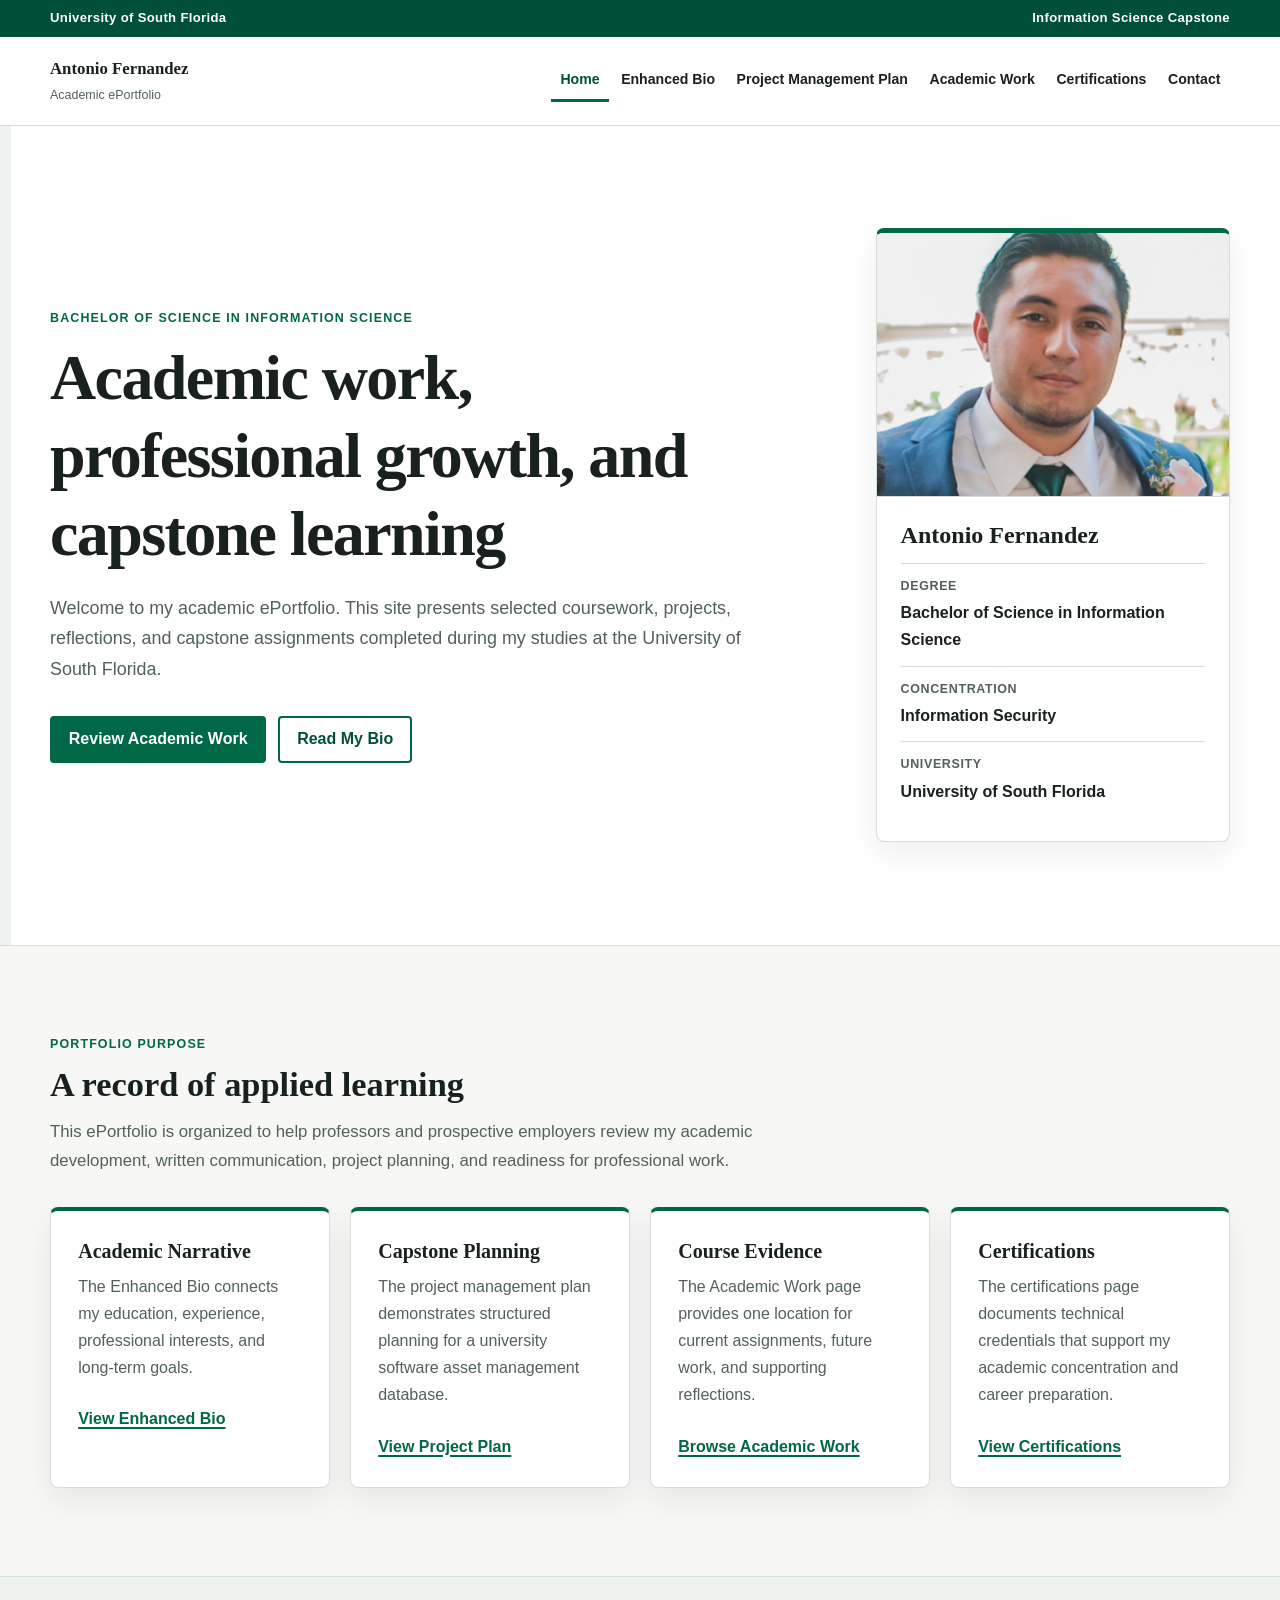
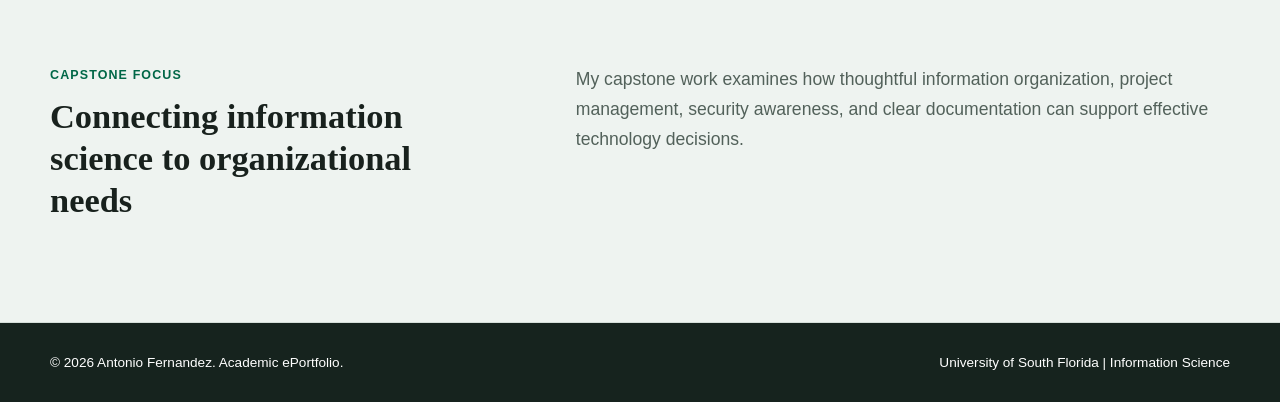
==== commit 75a364b0: "Rename artifacts as assignments" ====
--- a/index.html
+++ b/index.html
@@ -100,8 +100,8 @@
                     </article>
                     <article class="feature-card">
                         <h3>Course Evidence</h3>
-                        <p>The artifacts page provides one location for current assignments, future work, and supporting reflections.</p>
-                        <a class="text-link" href="artifacts.html">Browse Artifacts</a>
+                        <p>The Academic Work page provides one location for current assignments, future work, and supporting reflections.</p>
+                        <a class="text-link" href="artifacts.html">Browse Academic Work</a>
                     </article>
                     <article class="feature-card">
                         <h3>Certifications</h3>
